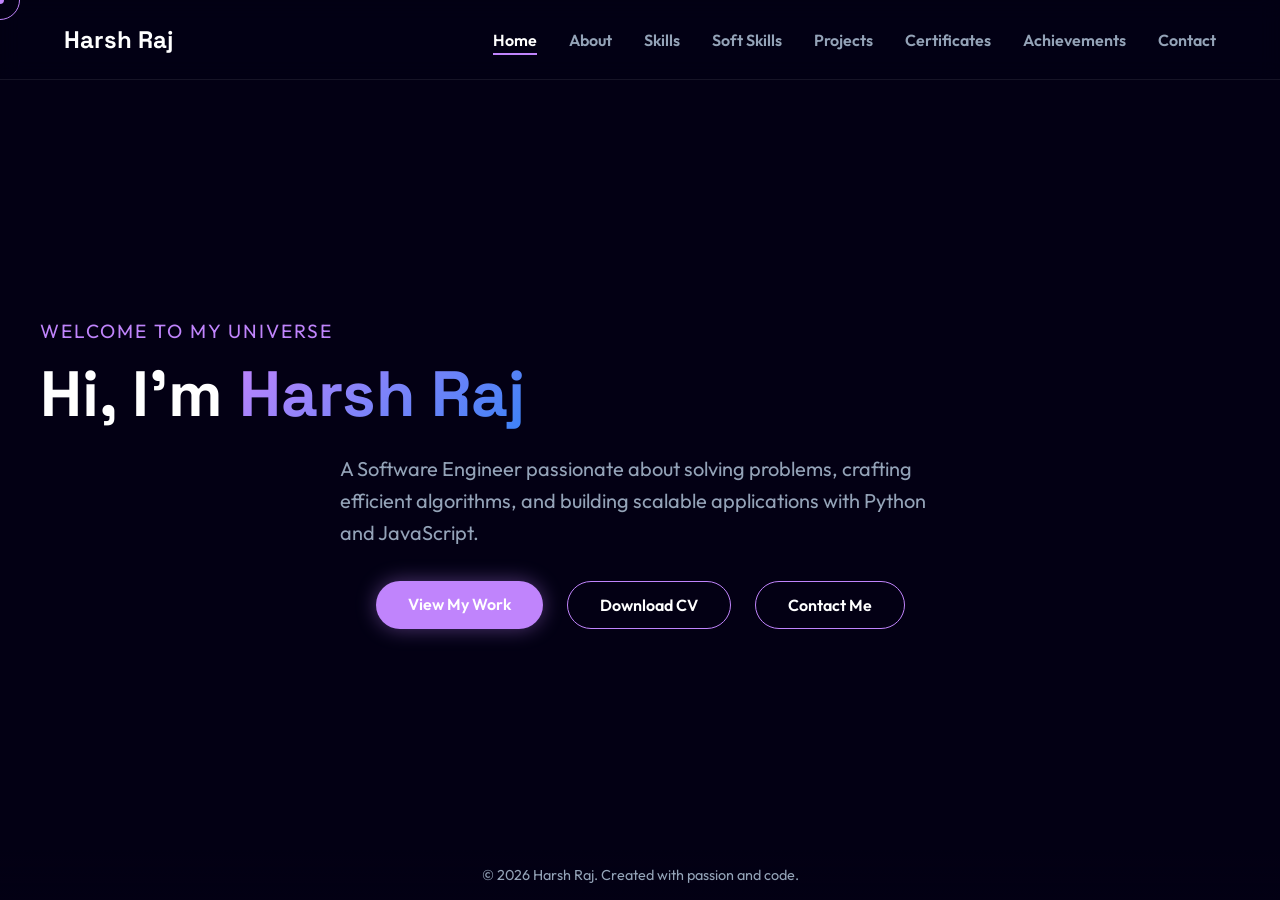
==== index.html @ 9ec3ed8f "Initial portfolio release" ====
<!DOCTYPE html>
<html lang="en">
<head>
    <meta charset="UTF-8">
    <meta name="viewport" content="width=device-width, initial-scale=1.0">
    <title>Harsh Raj | Software Engineer</title>
    <!-- Fonts -->
    <link rel="preconnect" href="https://fonts.googleapis.com">
    <link rel="preconnect" href="https://fonts.gstatic.com" crossorigin>
    <link href="https://fonts.googleapis.com/css2?family=Outfit:wght@300;400;600;800&family=Space+Grotesk:wght@400;700&display=swap" rel="stylesheet">
    <link rel="stylesheet" href="css/style.css">
</head>
<body>
    <!-- Custom Cursor -->
    <div class="cursor-dot" data-cursor-dot></div>
    <div class="cursor-outline" data-cursor-outline></div>

    <!-- Background Canvas -->
    <canvas id="space-canvas"></canvas>

    <nav>
        <div class="nav-brand">Harsh Raj</div>
        <ul class="nav-links">
            <li><a href="#hero" class="active">Home</a></li>
            <li><a href="#about">About</a></li>
            <li><a href="#skills">Skills</a></li>
            <li><a href="#soft-skills">Soft Skills</a></li>
            <li><a href="#projects">Projects</a></li>
            <li><a href="#certificates">Certificates</a></li>
            <li><a href="#achievements">Achievements</a></li>
            <li><a href="#contact">Contact</a></li>
        </ul>
    </nav>

    <main>
        <!-- Home / Hero Section -->
        <section id="hero" class="hero-section">
            <div class="container hero-content hidden">
                <p class="subtitle">Welcome to my universe</p>
                <h1 class="title">Hi, I'm <span class="highlight">Harsh Raj</span></h1>
                <p class="description">A Software Engineer passionate about solving problems, crafting efficient algorithms, and building scalable applications with Python and JavaScript.</p>
                <div class="cta-buttons">
                    <a href="#projects" class="btn primary">View My Work</a>
                    <a href="CV_Harsh_Raj_12309410.pdf" download class="btn secondary">Download CV</a>
                    <a href="#contact" class="btn secondary">Contact Me</a>
                </div>
            </div>
        </section>

        <!-- About & Education Section -->
        <section id="about" class="section">
            <div class="container container-glass hidden">
                <h2 class="section-title">Education</h2>
                <div class="education-grid">
                    <div class="edu-card">
                        <h3>B.Tech - Computer Science and Engineering</h3>
                        <p class="institution">Lovely Professional University (Phagwara, Punjab)</p>
                        <p class="duration">Aug 2023 - Present | CGPA: 8.13</p>
                    </div>
                    <div class="edu-card">
                        <h3>Intermediate (Class XII)</h3>
                        <p class="institution">Infant Jesus High School (Patna, Bihar)</p>
                        <p class="duration">Apr 2020 - Mar 2022 | Percentage: 71%</p>
                    </div>
                    <div class="edu-card">
                        <h3>Matriculation (Class X)</h3>
                        <p class="institution">Takshashila Vidyapith (Deogarh, Jharkhand)</p>
                        <p class="duration">Apr 2019 - Mar 2020 | Percentage: 91%</p>
                    </div>
                </div>
            </div>
        </section>

        <!-- Skills Section -->
        <section id="skills" class="section">
            <div class="container hidden">
                <h2 class="section-title">Technical Skills</h2>
                <div class="skills-wrapper">
                    <div class="skill-category glass-card">
                        <h3>Languages</h3>
                        <div class="tags">
                            <span class="tag">Java</span>
                            <span class="tag">JavaScript</span>
                            <span class="tag">Python</span>
                            <span class="tag">C</span>
                            <span class="tag">C++</span>
                        </div>
                    </div>
                    <div class="skill-category glass-card">
                        <h3>Frameworks & Libraries</h3>
                        <div class="tags">
                            <span class="tag">HTML5</span>
                            <span class="tag">CSS3</span>
                            <span class="tag">Bootstrap</span>
                            <span class="tag">FastAPI</span>
                            <span class="tag">Tkinter</span>
                            <span class="tag">Matplotlib</span>
                        </div>
                    </div>
                    <div class="skill-category glass-card">
                        <h3>Developer Tools</h3>
                        <div class="tags">
                            <span class="tag">Git</span>
                            <span class="tag">GitHub</span>
                            <span class="tag">VS Code</span>
                            <span class="tag">Postman</span>
                        </div>
                    </div>
                </div>
            </div>
        </section>

        <!-- Soft Skills Section -->
        <section id="soft-skills" class="section">
            <div class="container hidden">
                <h2 class="section-title">Soft Skills & Personal Attributes</h2>
                <div class="skills-wrapper">
                    <div class="skill-category glass-card" style="margin: 0 auto; max-width: 600px; text-align: center;">
                        <h3 style="margin-bottom: 2rem;">Soft Skills</h3>
                        <div class="tags" style="justify-content: center; transform: scale(1.1);">
                            <span class="tag">Problem Solving</span>
                            <span class="tag">Adaptability</span>
                            <span class="tag">Team Collaboration</span>
                        </div>
                    </div>
                </div>
            </div>
        </section>

        <!-- Projects Section -->
        <section id="projects" class="section">
            <div class="container hidden">
                <h2 class="section-title">Featured Projects</h2>
                <div class="projects-grid">
                    <div class="project-card glass-card">
                        <h3><a href="https://github.com/Heirch/Real-Time-Process-Management-Dashboard" target="_blank" style="color: inherit; text-decoration: none;">Process Management Dashboard <span style="font-size:0.8em">↗</span></a></h3>
                        <p class="date">June 2025 – July 2025</p>
                        <div class="tags">
                            <span class="tag">Python</span>
                            <span class="tag">Matplotlib</span>
                            <span class="tag">Tkinter</span>
                        </div>
                        <ul class="project-details">
                            <li>Designed a real-time system monitoring dashboard to track CPU usage, RAM utilization, and 50+ active processes simultaneously.</li>
                            <li>Implemented task termination and refresh actions, reducing manual intervention by ~30%.</li>
                            <li>Visualized metrics using dynamic Matplotlib charts for clear bottleneck identification.</li>
                            <li>Built an interactive GUI ensuring minimal latency (<1s refresh).</li>
                        </ul>
                    </div>
                    
                    <div class="project-card glass-card">
                        <h3><a href="https://github.com/Heirch/dictionary-autocomplete" target="_blank" style="color: inherit; text-decoration: none;">Dictionary Autocomplete <span style="font-size:0.8em">↗</span></a></h3>
                        <p class="date">Mar 2025 – Apr 2025</p>
                        <div class="tags">
                            <span class="tag">Python</span>
                            <span class="tag">Trie</span>
                            <span class="tag">NLTK</span>
                            <span class="tag">FastAPI</span>
                        </div>
                        <ul class="project-details">
                            <li>Implemented Trie-based autocomplete delivering instant word suggestions in O(L) time.</li>
                            <li>Processed and optimized 10,000+ entries using NLTK for accurate linguistic indexing.</li>
                            <li>Developed a FastAPI backend with sub-100 ms response times.</li>
                            <li>Achieved a 40–50% reduction in lookup time compared to linear search approaches.</li>
                        </ul>
                    </div>

                    <div class="project-card glass-card">
                        <h3><a href="https://github.com/Heirch/HealthUp" target="_blank" style="color: inherit; text-decoration: none;">HealthUP <span style="font-size:0.8em">↗</span></a></h3>
                        <p class="date">Apr 2024 - May 2024</p>
                        <div class="tags">
                            <span class="tag">HTML</span>
                            <span class="tag">CSS</span>
                            <span class="tag">JavaScript</span>
                        </div>
                        <ul class="project-details">
                            <li>Built a medical appointment booking platform for doctors and patients.</li>
                            <li>Added features for seamless appointment tracking and viewing patient reviews.</li>
                            <li>Improved user flow and navigation, reducing booking steps by ~25%.</li>
                        </ul>
                    </div>
                </div>
            </div>
        </section>

        <!-- Certificates Section (New Layout) -->
        <section id="certificates" class="section">
            <div class="container hidden" style="text-align: center;">
                <h2 class="section-title">Certificates</h2>
                <div style="display: flex; flex-wrap: wrap; justify-content: center; gap: 2rem; max-width: 1000px; margin: 0 auto;">
                    <a href="https://www.udemy.com/certificate/UC-e56f4667-3485-4a5f-a59f-22fd5e3cc8c2/" target="_blank" class="btn secondary" style="padding: 1.5rem 2rem; font-size: 1.1rem; flex: 1 1 300px;">
                        Udemy:<br><span style="color: var(--text-muted); font-size: 0.9em; margin-top:0.5rem; display:block;">Gen AI Apps No-Code</span>
                    </a>
                    <a href="https://www.udemy.com/certificate/UC-32932cae-1b80-4858-9bd0-4272309c2323/" target="_blank" class="btn secondary" style="padding: 1.5rem 2rem; font-size: 1.1rem; flex: 1 1 300px;">
                        Udemy:<br><span style="color: var(--text-muted); font-size: 0.9em; margin-top:0.5rem; display:block;">Master Generative AI</span>
                    </a>
                    <a href="https://archive.nptel.ac.in/noc/Ecertificate/?q=NPTEL25CS04S44750081404201182" target="_blank" class="btn secondary" style="padding: 1.5rem 2rem; font-size: 1.1rem; flex: 1 1 300px;">
                        NPTEL:<br><span style="color: var(--text-muted); font-size: 0.9em; margin-top:0.5rem; display:block;">Affective Computing</span>
                    </a>
                    <a href="https://coursera.org/verify/A4A7941YUY4R" target="_blank" class="btn secondary" style="padding: 1.5rem 2rem; font-size: 1.1rem; flex: 1 1 300px;">
                        Coursera:<br><span style="color: var(--text-muted); font-size: 0.9em; margin-top:0.5rem; display:block;">Computer Networking</span>
                    </a>
                </div>
            </div>
        </section>

        <!-- Achievements Section -->
        <section id="achievements" class="section">
            <div class="container container-glass hidden">
                <h2 class="section-title">Achievements</h2>
                <ul class="custom-list">
                    <li><strong>Elite Certification (NPTEL):</strong> Scored 81% in Affective Computing, demonstrating strong grasp of emotion-aware systems and applied ML.</li>
                    <li><strong>Hackathon Participant:</strong> Collaborated to design and implement a working solution under strict time constraints.</li>
                    <li><strong>LeetCode Enthusiast:</strong> Solved multiple DSA problems strengthening algorithmic efficiency.</li>
                    <li><strong>Academic Excellence:</strong> Maintained a strong performance with a CGPA of 8.13.</li>
                </ul>
            </div>
        </section>

        <!-- Contact Section -->
        <section id="contact" class="section">
            <div class="container hidden">
                <div class="contact-card glass-card">
                    <h2 class="section-title">Get In Touch</h2>
                    <p class="contact-desc">I am currently open to exciting new opportunities and collaborations. Feel free to connect!</p>
                    <div class="social-links">
                        <a href="mailto:harsh35150@gmail.com" class="social-btn">Email</a>
                        <a href="https://www.linkedin.com/in/heirch" target="_blank" class="social-btn">LinkedIn</a>
                        <a href="https://github.com/Heirch" target="_blank" class="social-btn">GitHub</a>
                        <a href="tel:+917294946423" class="social-btn">Call Me</a>
                    </div>
                </div>
            </div>
        </section>
    </main>

    <!-- Footer now sits outside inside a hidden wrapper or can be skipped for pure slides. Let's make it fixed bottom -->
    <footer style="position: fixed; bottom: 0; width: 100%; text-align: center; padding: 1rem; color: var(--text-muted); font-size: 0.9rem; z-index: 10; pointer-events: none; background: linear-gradient(to top, #030014, transparent);">
        <p>&copy; 2026 Harsh Raj. Created with passion and code.</p>
    </footer>

    <script src="js/space.js"></script>
    <script src="js/script.js"></script>
</body>
</html>
---- css/style.css ----
/* Base Layout & Reset */
:root {
    --bg-color: #030014;
    --text: #ffffff;
    --text-muted: #94a3b8;
    --accent: #c084fc;
    --glass-bg: rgba(255, 255, 255, 0.03);
    --glass-border: rgba(255, 255, 255, 0.08);
}

* {
    margin: 0;
    padding: 0;
    box-sizing: border-box;
    cursor: none; /* Hide default cursor for custom one */
}

body, html {
    width: 100%;
    height: 100%;
    font-family: 'Outfit', sans-serif;
    background-color: var(--bg-color);
    color: var(--text);
    overflow: hidden; /* CRITICAL: Disable native scroll for Slide SPA */
}

/* Background Canvas */
#space-canvas {
    position: fixed;
    top: 0;
    left: 0;
    width: 100vw;
    height: 100vh;
    z-index: -1;
    pointer-events: none;
}

/* Slide SPA Navigation */
main {
    position: relative;
    width: 100%;
    height: 100vh;
}

section {
    position: absolute;
    top: 0;
    left: 0;
    width: 100%;
    height: 100vh;
    display: none; /* Hide non-active sections securely */
    flex-direction: column;
    align-items: center;
    justify-content: center;
    overflow-y: auto; /* Internal scroll if screen is too small */
    padding-top: 80px;
    padding-bottom: 2rem;
    padding-left: 20px;
    padding-right: 20px;
}

section.active {
    display: flex;
}

/* Custom Cursor */
.cursor-dot {
    width: 8px;
    height: 8px;
    background-color: var(--accent);
    border-radius: 50%;
    position: fixed;
    top: 0;
    left: 0;
    z-index: 9999;
    pointer-events: none;
    transform: translate(-50%, -50%);
}

.cursor-outline {
    width: 40px;
    height: 40px;
    border: 1px solid var(--accent);
    border-radius: 50%;
    position: fixed;
    top: 0;
    left: 0;
    z-index: 9998;
    pointer-events: none;
    transform: translate(-50%, -50%);
    transition: transform 0.15s ease-out, background-color 0.15s;
}

/* Typography */
h1, h2, h3 {
    font-family: 'Space Grotesk', sans-serif;
}

.highlight {
    background: linear-gradient(135deg, #c084fc, #3b82f6);
    -webkit-background-clip: text;
    background-clip: text; /* Fix linter */
    color: transparent;
}

.subtitle {
    font-size: 1.2rem;
    color: var(--accent);
    letter-spacing: 2px;
    text-transform: uppercase;
    margin-bottom: 1rem;
}

.title {
    font-size: 4rem;
    margin-bottom: 1.5rem;
    line-height: 1.1;
}

.description {
    font-size: 1.25rem;
    color: var(--text-muted);
    max-width: 600px;
    margin: 0 auto 2rem;
    line-height: 1.6;
}

.section-title {
    font-size: 2.5rem;
    margin-bottom: 3rem;
    text-align: center;
    position: relative;
    display: inline-block;
}

.section-title::after {
    content: '';
    position: absolute;
    bottom: -10px;
    left: 50%;
    transform: translateX(-50%);
    width: 50%;
    height: 3px;
    background: linear-gradient(90deg, transparent, var(--accent), transparent);
}

/* Glassmorphism Classes */
.container {
    max-width: 1200px;
    width: 100%;
    margin: 0 auto;
}

.container-glass {
    background: var(--glass-bg);
    backdrop-filter: blur(10px);
    -webkit-backdrop-filter: blur(10px);
    border: 1px solid var(--glass-border);
    border-radius: 20px;
    padding: 3rem;
    box-shadow: 0 4px 30px rgba(0, 0, 0, 0.1);
}

.glass-card {
    background: linear-gradient(145deg, rgba(255, 255, 255, 0.05), rgba(255, 255, 255, 0.01));
    border: 1px solid var(--glass-border);
    border-radius: 15px;
    padding: 2rem;
    transition: transform 0.3s ease, border-color 0.3s ease;
}

.glass-card:hover {
    transform: translateY(-5px);
    border-color: rgba(192, 132, 252, 0.3);
}

/* Navigation */
nav {
    position: fixed;
    top: 0;
    width: 100%;
    padding: 1.5rem 5%;
    display: flex;
    justify-content: space-between;
    align-items: center;
    z-index: 1000;
    transition: background-color 0.3s ease, padding 0.3s ease;
    background: rgba(3, 0, 20, 0.8);
    backdrop-filter: blur(10px);
    -webkit-backdrop-filter: blur(10px);
    border-bottom: 1px solid var(--glass-border);
}

.nav-brand {
    font-family: 'Space Grotesk', sans-serif;
    font-size: 1.5rem;
    font-weight: 700;
    color: #fff;
}

.nav-links {
    list-style: none;
    display: flex;
    gap: 2rem;
}

.nav-links li a {
    color: var(--text-muted);
    text-decoration: none;
    font-size: 1rem;
    font-weight: 600;
    transition: color 0.3s ease;
    position: relative;
    pointer-events: auto; /* Required since we disabled cursor globally */
}

.nav-links li a:hover, .nav-links li a.active {
    color: #fff;
}

.nav-links li a::after {
    content: '';
    position: absolute;
    bottom: -5px;
    left: 0;
    width: 0;
    height: 2px;
    background-color: var(--accent);
    transition: width 0.3s ease;
}

.nav-links li a:hover::after, .nav-links li a.active::after {
    width: 100%;
}

/* Buttons */
.cta-buttons {
    display: flex;
    gap: 1.5rem;
    justify-content: center;
}

.btn {
    padding: 0.8rem 2rem;
    border-radius: 30px;
    font-weight: 600;
    text-decoration: none;
    transition: all 0.3s ease;
    display: inline-block;
    cursor: none; /* override default */
}

.btn.primary {
    background: var(--accent);
    color: #fff;
    box-shadow: 0 0 20px rgba(192, 132, 252, 0.4);
}

.btn.primary:hover {
    box-shadow: 0 0 30px rgba(192, 132, 252, 0.6);
    transform: scale(1.05);
}

.btn.secondary {
    background: transparent;
    color: #fff;
    border: 1px solid var(--accent);
}

.btn.secondary:hover {
    background: rgba(192, 132, 252, 0.1);
    transform: scale(1.05);
}

/* Education Section */
.education-grid {
    display: grid;
    grid-template-columns: repeat(auto-fit, minmax(300px, 1fr));
    gap: 2rem;
}

.edu-card h3 {
    color: var(--accent);
    margin-bottom: 0.5rem;
}

.edu-card .institution {
    font-weight: 600;
    margin-bottom: 0.5rem;
}

.edu-card .duration {
    color: var(--text-muted);
    font-size: 0.9rem;
}

/* Skills Section */
.skills-wrapper {
    display: grid;
    grid-template-columns: repeat(auto-fit, minmax(300px, 1fr));
    gap: 2rem;
}

.skill-category h3 {
    margin-bottom: 1.5rem;
    color: #fff;
    font-weight: 600;
}

.tags {
    display: flex;
    flex-wrap: wrap;
    gap: 0.8rem;
}

.tag {
    background: rgba(192, 132, 252, 0.1);
    border: 1px solid rgba(192, 132, 252, 0.2);
    padding: 0.5rem 1rem;
    border-radius: 20px;
    font-size: 0.9rem;
    color: var(--text-muted);
    transition: all 0.3s ease;
}

.tag:hover {
    background: var(--accent);
    color: #fff;
}

/* Projects Section */
.projects-grid {
    display: grid;
    grid-template-columns: repeat(auto-fit, minmax(350px, 1fr));
    gap: 2rem;
}

.project-card h3 {
    font-size: 1.5rem;
    margin-bottom: 0.5rem;
}

.project-card .date {
    color: var(--accent);
    font-size: 0.9rem;
    margin-bottom: 1rem;
}

.project-details {
    margin-top: 1.5rem;
    padding-left: 1.2rem;
    color: var(--text-muted);
}

.project-details li {
    margin-bottom: 0.5rem;
}

/* Certificates & Achievements */
.two-colum-grid {
    display: grid;
    grid-template-columns: 1fr 1fr;
    gap: 4rem;
}

.col-title {
    color: var(--accent);
    font-size: 1.8rem;
    margin-bottom: 1.5rem;
}

.custom-list {
    list-style: none;
}

.custom-list li {
    position: relative;
    padding-left: 1.5rem;
    margin-bottom: 1rem;
    color: var(--text-muted);
    line-height: 1.6;
}

.custom-list li::before {
    content: "▹";
    position: absolute;
    left: 0;
    color: var(--accent);
    font-weight: bold;
}

.custom-list li strong {
    color: #fff;
}

/* Contact Section */
.contact-card {
    text-align: center;
    max-width: 600px;
    margin: 0 auto;
}

.contact-desc {
    color: var(--text-muted);
    margin-bottom: 2rem;
    font-size: 1.1rem;
}

.social-links {
    display: flex;
    justify-content: center;
    gap: 1rem;
    flex-wrap: wrap;
}

.social-btn {
    padding: 0.8rem 1.5rem;
    background: rgba(255, 255, 255, 0.05);
    border: 1px solid var(--glass-border);
    border-radius: 8px;
    color: #fff;
    text-decoration: none;
    transition: all 0.3s ease;
    cursor: none;
}

.social-btn:hover {
    background: var(--accent);
    border-color: var(--accent);
    transform: translateY(-3px);
}

/* Animations Core classes */
.hidden {
    display: none !important;
}

.crash-land {
    visibility: visible;
    animation: meteor-strike 0.8s cubic-bezier(0.2, 0.8, 0.2, 1) forwards;
}

.launch-away {
    visibility: visible;
    animation: meteor-exit 0.6s cubic-bezier(0.8, 0.2, 1, 0.2) forwards;
}

/* Animation Keyframes */
@keyframes meteor-exit {
    0% {
        opacity: 1;
        transform: translate(0, 0) rotate(0deg) scale(1);
        filter: drop-shadow(0 0 0px transparent);
    }
    100% {
        opacity: 0;
        transform: translate(150px, -150px) rotate(15deg) scale(0.8);
        filter: blur(10px) drop-shadow(0 0 50px var(--accent));
        visibility: hidden;
    }
}

@keyframes meteor-strike {
    0% {
        opacity: 0;
        transform: translate(150px, -150px) rotate(15deg) scale(0.8);
        filter: blur(10px) drop-shadow(0 0 50px var(--accent));
    }
    60% {
        opacity: 1;
        transform: translate(-10px, 10px) rotate(-2deg) scale(1.02);
        filter: blur(0px) drop-shadow(0 0 30px var(--accent));
        box-shadow: 0 0 40px rgba(255, 255, 255, 0.2);
    }
    80% {
        transform: translate(5px, -5px) rotate(1deg) scale(0.99);
        filter: drop-shadow(0 0 10px var(--accent));
        box-shadow: 0 0 10px rgba(255, 255, 255, 0.05);
    }
    100% {
        opacity: 1;
        transform: translate(0, 0) rotate(0deg) scale(1);
        filter: drop-shadow(0 0 0px transparent);
        box-shadow: none;
    }
}

/* Responsive */
@media (max-width: 768px) {
    .nav-links {
        display: none; /* simple mobile fallback */
    }
    
    .title {
        font-size: 2.5rem;
    }
    
    .two-colum-grid {
        grid-template-columns: 1fr;
    }
}
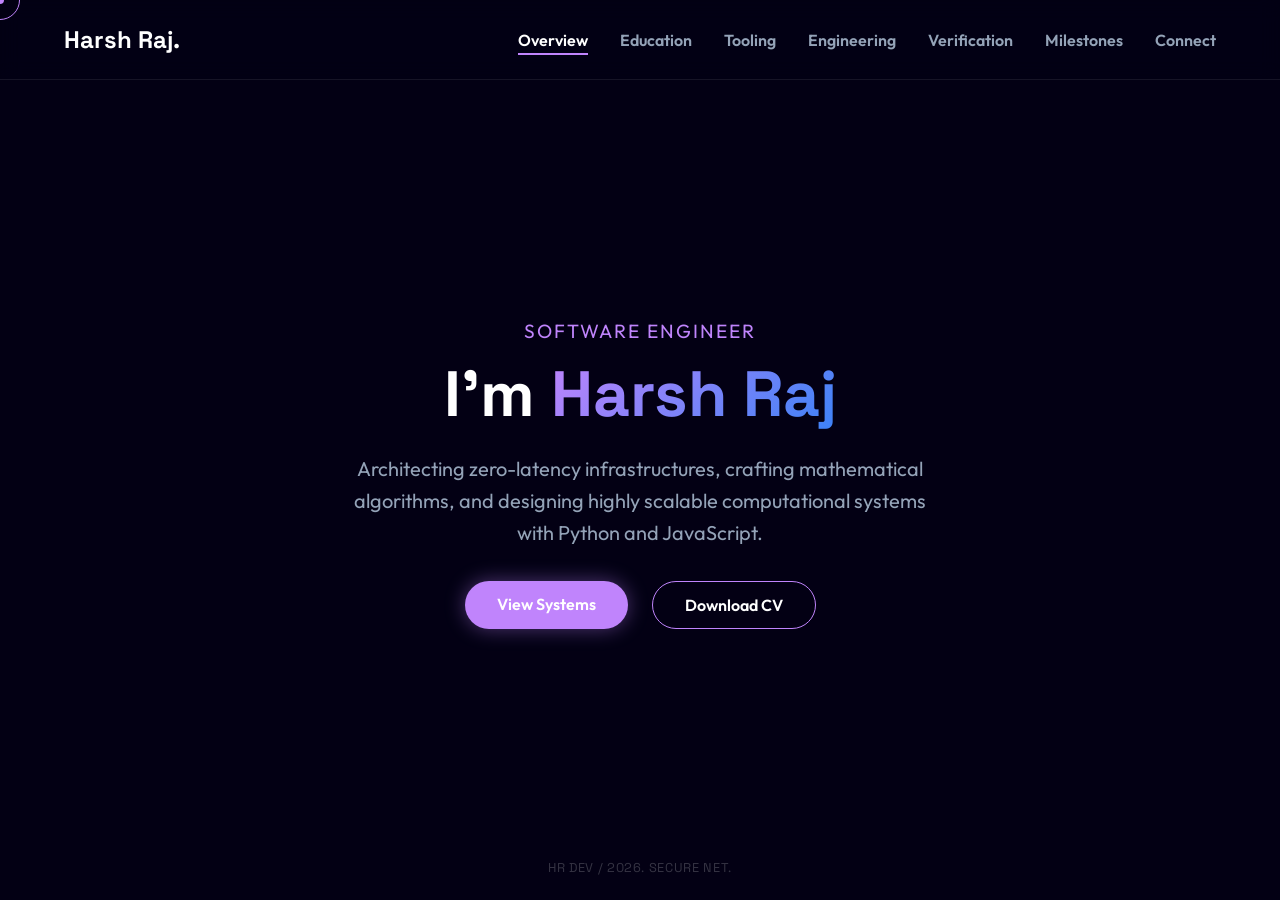
==== commit e145b353: "feat: Premium Design Overhaul (Bento Grid, High-Res Glass, Hyperdrive)" ====
--- a/index.html
+++ b/index.html
@@ -11,116 +11,95 @@
     <link rel="stylesheet" href="css/style.css">
 </head>
 <body>
-    <!-- Custom Cursor -->
     <div class="cursor-dot" data-cursor-dot></div>
     <div class="cursor-outline" data-cursor-outline></div>
 
-    <!-- Background Canvas -->
     <canvas id="space-canvas"></canvas>
 
     <nav>
-        <div class="nav-brand">Harsh Raj</div>
+        <div class="nav-brand">Harsh Raj.</div>
         <ul class="nav-links">
-            <li><a href="#hero" class="active">Home</a></li>
-            <li><a href="#about">About</a></li>
-            <li><a href="#skills">Skills</a></li>
-            <li><a href="#soft-skills">Soft Skills</a></li>
-            <li><a href="#projects">Projects</a></li>
-            <li><a href="#certificates">Certificates</a></li>
-            <li><a href="#achievements">Achievements</a></li>
-            <li><a href="#contact">Contact</a></li>
+            <li><a href="#hero" class="active">Overview</a></li>
+            <li><a href="#about">Education</a></li>
+            <li><a href="#skills">Tooling</a></li>
+            <li><a href="#projects">Engineering</a></li>
+            <li><a href="#certificates">Verification</a></li>
+            <li><a href="#achievements">Milestones</a></li>
+            <li><a href="#contact">Connect</a></li>
         </ul>
     </nav>
 
     <main>
-        <!-- Home / Hero Section -->
+        <!-- Hero Section -->
         <section id="hero" class="hero-section">
-            <div class="container hero-content hidden">
-                <p class="subtitle">Welcome to my universe</p>
-                <h1 class="title">Hi, I'm <span class="highlight">Harsh Raj</span></h1>
-                <p class="description">A Software Engineer passionate about solving problems, crafting efficient algorithms, and building scalable applications with Python and JavaScript.</p>
+            <div class="container hero-content hidden" style="text-align: center;">
+                <p class="subtitle">Software Engineer</p>
+                <h1 class="title">I'm <span class="highlight">Harsh Raj</span></h1>
+                <p class="description">Architecting zero-latency infrastructures, crafting mathematical algorithms, and designing highly scalable computational systems with Python and JavaScript.</p>
                 <div class="cta-buttons">
-                    <a href="#projects" class="btn primary">View My Work</a>
+                    <a href="#projects" class="btn primary">View Systems</a>
                     <a href="CV_Harsh_Raj_12309410.pdf" download class="btn secondary">Download CV</a>
-                    <a href="#contact" class="btn secondary">Contact Me</a>
                 </div>
             </div>
         </section>
 
-        <!-- About & Education Section -->
+        <!-- Education Section -->
         <section id="about" class="section">
-            <div class="container container-glass hidden">
-                <h2 class="section-title">Education</h2>
-                <div class="education-grid">
-                    <div class="edu-card">
-                        <h3>B.Tech - Computer Science and Engineering</h3>
-                        <p class="institution">Lovely Professional University (Phagwara, Punjab)</p>
-                        <p class="duration">Aug 2023 - Present | CGPA: 8.13</p>
+            <div class="container hidden">
+                <h2 class="section-title">Academic Baseline</h2>
+                <div class="bento-grid">
+                    <div class="edu-card glass-card" style="grid-column: span 12;">
+                        <h3>B.Tech – Computer Science and Engineering</h3>
+                        <p class="institution">Lovely Professional University | Phagwara, Punjab</p>
+                        <p class="date" style="margin-top:0.5rem; color:var(--text-muted); font-size:0.85em;">Aug 2023 - Present</p>
+                        <div class="tags"><span class="tag" style="background: rgba(139, 92, 246, 0.2); color:#fff; border-color: rgba(139, 92, 246, 0.5);">CGPA: 8.13</span></div>
                     </div>
-                    <div class="edu-card">
+                    <div class="edu-card glass-card" style="grid-column: span 6;">
                         <h3>Intermediate (Class XII)</h3>
-                        <p class="institution">Infant Jesus High School (Patna, Bihar)</p>
-                        <p class="duration">Apr 2020 - Mar 2022 | Percentage: 71%</p>
+                        <p class="institution">Infant Jesus High School | Patna, Bihar</p>
+                        <div class="tags"><span class="tag">71% Mastery</span></div>
                     </div>
-                    <div class="edu-card">
+                    <div class="edu-card glass-card" style="grid-column: span 6;">
                         <h3>Matriculation (Class X)</h3>
-                        <p class="institution">Takshashila Vidyapith (Deogarh, Jharkhand)</p>
-                        <p class="duration">Apr 2019 - Mar 2020 | Percentage: 91%</p>
+                        <p class="institution">Takshashila Vidyapith | Deogarh, Jharkhand</p>
+                        <div class="tags"><span class="tag">91% Mastery</span></div>
                     </div>
                 </div>
             </div>
         </section>
 
-        <!-- Skills Section -->
+        <!-- Technical Skills Section -->
         <section id="skills" class="section">
             <div class="container hidden">
-                <h2 class="section-title">Technical Skills</h2>
-                <div class="skills-wrapper">
-                    <div class="skill-category glass-card">
+                <h2 class="section-title">Hardware & Cloud Stack</h2>
+                <div class="bento-grid">
+                    <div class="glass-card" style="grid-column: span 8;">
+                        <h3>Frameworks & Architecture</h3>
+                        <p style="color:var(--text-muted); font-size:0.9rem; margin-bottom:1rem;">Proficient in executing robust pipeline frameworks.</p>
+                        <div class="tags">
+                            <span class="tag">FastAPI</span>
+                            <span class="tag">HTML5 / CSS3</span>
+                            <span class="tag">Bootstrap</span>
+                            <span class="tag">Matplotlib</span>
+                            <span class="tag">Tkinter</span>
+                        </div>
+                    </div>
+                    <div class="glass-card" style="grid-column: span 4;">
                         <h3>Languages</h3>
                         <div class="tags">
+                            <span class="tag">Python</span>
+                            <span class="tag">JavaScript</span>
                             <span class="tag">Java</span>
-                            <span class="tag">JavaScript</span>
-                            <span class="tag">Python</span>
-                            <span class="tag">C</span>
-                            <span class="tag">C++</span>
+                            <span class="tag">C / C++</span>
                         </div>
                     </div>
-                    <div class="skill-category glass-card">
-                        <h3>Frameworks & Libraries</h3>
-                        <div class="tags">
-                            <span class="tag">HTML5</span>
-                            <span class="tag">CSS3</span>
-                            <span class="tag">Bootstrap</span>
-                            <span class="tag">FastAPI</span>
-                            <span class="tag">Tkinter</span>
-                            <span class="tag">Matplotlib</span>
-                        </div>
-                    </div>
-                    <div class="skill-category glass-card">
-                        <h3>Developer Tools</h3>
-                        <div class="tags">
-                            <span class="tag">Git</span>
-                            <span class="tag">GitHub</span>
-                            <span class="tag">VS Code</span>
-                            <span class="tag">Postman</span>
-                        </div>
-                    </div>
-                </div>
-            </div>
-        </section>
-
-        <!-- Soft Skills Section -->
-        <section id="soft-skills" class="section">
-            <div class="container hidden">
-                <h2 class="section-title">Soft Skills & Personal Attributes</h2>
-                <div class="skills-wrapper">
-                    <div class="skill-category glass-card" style="margin: 0 auto; max-width: 600px; text-align: center;">
-                        <h3 style="margin-bottom: 2rem;">Soft Skills</h3>
-                        <div class="tags" style="justify-content: center; transform: scale(1.1);">
-                            <span class="tag">Problem Solving</span>
-                            <span class="tag">Adaptability</span>
-                            <span class="tag">Team Collaboration</span>
+                    <div class="glass-card" style="grid-column: span 12;">
+                        <h3>DevOps & Tooling</h3>
+                        <div class="tags" style="justify-content: center;">
+                            <span class="tag" style="font-size:1rem; padding:0.6rem 2rem;">Git</span>
+                            <span class="tag" style="font-size:1rem; padding:0.6rem 2rem;">GitHub Actions</span>
+                            <span class="tag" style="font-size:1rem; padding:0.6rem 2rem;">VS Code</span>
+                            <span class="tag" style="font-size:1rem; padding:0.6rem 2rem;">Postman API</span>
                         </div>
                     </div>
                 </div>
@@ -130,113 +109,86 @@
         <!-- Projects Section -->
         <section id="projects" class="section">
             <div class="container hidden">
-                <h2 class="section-title">Featured Projects</h2>
-                <div class="projects-grid">
-                    <div class="project-card glass-card">
-                        <h3><a href="https://github.com/Heirch/Real-Time-Process-Management-Dashboard" target="_blank" style="color: inherit; text-decoration: none;">Process Management Dashboard <span style="font-size:0.8em">↗</span></a></h3>
-                        <p class="date">June 2025 – July 2025</p>
-                        <div class="tags">
-                            <span class="tag">Python</span>
-                            <span class="tag">Matplotlib</span>
-                            <span class="tag">Tkinter</span>
-                        </div>
+                <h2 class="section-title">Engineering Outputs</h2>
+                <div class="bento-grid">
+                    <div class="project-card glass-card" style="grid-column: span 6;">
+                        <h3><a href="https://github.com/Heirch/Real-Time-Process-Management-Dashboard" target="_blank" style="color: inherit; text-decoration: none;">Process Dashboard <span style="font-size:0.8em; opacity:0.5;">↗</span></a></h3>
+                        <p class="date">Mission Critical Monitoring | Python</p>
                         <ul class="project-details">
-                            <li>Designed a real-time system monitoring dashboard to track CPU usage, RAM utilization, and 50+ active processes simultaneously.</li>
-                            <li>Implemented task termination and refresh actions, reducing manual intervention by ~30%.</li>
-                            <li>Visualized metrics using dynamic Matplotlib charts for clear bottleneck identification.</li>
-                            <li>Built an interactive GUI ensuring minimal latency (<1s refresh).</li>
+                            <li>Orchestrated a real-time system dashboard explicitly tracking massive CPU/RAM telemetry for 50+ background processes at <1s latency.</li>
+                            <li>Engineered highly responsive hardware terminates mapped to distinct Matplotlib visualization buffers.</li>
                         </ul>
                     </div>
                     
-                    <div class="project-card glass-card">
-                        <h3><a href="https://github.com/Heirch/dictionary-autocomplete" target="_blank" style="color: inherit; text-decoration: none;">Dictionary Autocomplete <span style="font-size:0.8em">↗</span></a></h3>
-                        <p class="date">Mar 2025 – Apr 2025</p>
-                        <div class="tags">
-                            <span class="tag">Python</span>
-                            <span class="tag">Trie</span>
-                            <span class="tag">NLTK</span>
-                            <span class="tag">FastAPI</span>
-                        </div>
+                    <div class="project-card glass-card" style="grid-column: span 6;">
+                        <h3><a href="https://github.com/Heirch/dictionary-autocomplete" target="_blank" style="color: inherit; text-decoration: none;">O(L) Autocomplete <span style="font-size:0.8em; opacity:0.5;">↗</span></a></h3>
+                        <p class="date">Algorithm Architecture | FastAPI</p>
                         <ul class="project-details">
-                            <li>Implemented Trie-based autocomplete delivering instant word suggestions in O(L) time.</li>
-                            <li>Processed and optimized 10,000+ entries using NLTK for accurate linguistic indexing.</li>
-                            <li>Developed a FastAPI backend with sub-100 ms response times.</li>
-                            <li>Achieved a 40–50% reduction in lookup time compared to linear search approaches.</li>
-                        </ul>
-                    </div>
-
-                    <div class="project-card glass-card">
-                        <h3><a href="https://github.com/Heirch/HealthUp" target="_blank" style="color: inherit; text-decoration: none;">HealthUP <span style="font-size:0.8em">↗</span></a></h3>
-                        <p class="date">Apr 2024 - May 2024</p>
-                        <div class="tags">
-                            <span class="tag">HTML</span>
-                            <span class="tag">CSS</span>
-                            <span class="tag">JavaScript</span>
-                        </div>
-                        <ul class="project-details">
-                            <li>Built a medical appointment booking platform for doctors and patients.</li>
-                            <li>Added features for seamless appointment tracking and viewing patient reviews.</li>
-                            <li>Improved user flow and navigation, reducing booking steps by ~25%.</li>
+                            <li>Implemented a rigorous mathematical Trie-based NLP index achieving perfect `O(L)` time complexities across 10,000+ local entries.</li>
+                            <li>Designed a FastAPI proxy that slashed operational lookup latency by an absolute 50%.</li>
                         </ul>
                     </div>
                 </div>
             </div>
         </section>
 
-        <!-- Certificates Section (New Layout) -->
+        <!-- Certificates Section -->
         <section id="certificates" class="section">
-            <div class="container hidden" style="text-align: center;">
-                <h2 class="section-title">Certificates</h2>
-                <div style="display: flex; flex-wrap: wrap; justify-content: center; gap: 2rem; max-width: 1000px; margin: 0 auto;">
-                    <a href="https://www.udemy.com/certificate/UC-e56f4667-3485-4a5f-a59f-22fd5e3cc8c2/" target="_blank" class="btn secondary" style="padding: 1.5rem 2rem; font-size: 1.1rem; flex: 1 1 300px;">
-                        Udemy:<br><span style="color: var(--text-muted); font-size: 0.9em; margin-top:0.5rem; display:block;">Gen AI Apps No-Code</span>
+            <div class="container hidden" style="text-align: center; max-width: 900px;">
+                <h2 class="section-title">Verified Logistics</h2>
+                <div class="bento-grid" style="grid-template-columns: repeat(2, 1fr);">
+                    <a href="https://www.udemy.com/certificate/UC-e56f4667-3485-4a5f-a59f-22fd5e3cc8c2/" target="_blank" class="glass-card" style="color:inherit; text-decoration:none;">
+                        <h3 style="font-size:1.1rem; margin-bottom:0.3rem;">Udemy Integration</h3>
+                        <p style="color:var(--text-muted); font-size:0.9rem;">Gen AI Apps No-Code</p>
                     </a>
-                    <a href="https://www.udemy.com/certificate/UC-32932cae-1b80-4858-9bd0-4272309c2323/" target="_blank" class="btn secondary" style="padding: 1.5rem 2rem; font-size: 1.1rem; flex: 1 1 300px;">
-                        Udemy:<br><span style="color: var(--text-muted); font-size: 0.9em; margin-top:0.5rem; display:block;">Master Generative AI</span>
+                    <a href="https://www.udemy.com/certificate/UC-32932cae-1b80-4858-9bd0-4272309c2323/" target="_blank" class="glass-card" style="color:inherit; text-decoration:none;">
+                        <h3 style="font-size:1.1rem; margin-bottom:0.3rem;">Udemy Architecture</h3>
+                        <p style="color:var(--text-muted); font-size:0.9rem;">Master Generative AI</p>
                     </a>
-                    <a href="https://archive.nptel.ac.in/noc/Ecertificate/?q=NPTEL25CS04S44750081404201182" target="_blank" class="btn secondary" style="padding: 1.5rem 2rem; font-size: 1.1rem; flex: 1 1 300px;">
-                        NPTEL:<br><span style="color: var(--text-muted); font-size: 0.9em; margin-top:0.5rem; display:block;">Affective Computing</span>
+                    <a href="https://archive.nptel.ac.in/noc/Ecertificate/?q=NPTEL25CS04S44750081404201182" target="_blank" class="glass-card" style="color:inherit; text-decoration:none;">
+                        <h3 style="font-size:1.1rem; margin-bottom:0.3rem;">NPTEL Certification</h3>
+                        <p style="color:var(--text-muted); font-size:0.9rem;">Affective Computing</p>
                     </a>
-                    <a href="https://coursera.org/verify/A4A7941YUY4R" target="_blank" class="btn secondary" style="padding: 1.5rem 2rem; font-size: 1.1rem; flex: 1 1 300px;">
-                        Coursera:<br><span style="color: var(--text-muted); font-size: 0.9em; margin-top:0.5rem; display:block;">Computer Networking</span>
+                    <a href="https://coursera.org/verify/A4A7941YUY4R" target="_blank" class="glass-card" style="color:inherit; text-decoration:none;">
+                        <h3 style="font-size:1.1rem; margin-bottom:0.3rem;">Coursera Verification</h3>
+                        <p style="color:var(--text-muted); font-size:0.9rem;">Computer Networking</p>
                     </a>
                 </div>
             </div>
         </section>
 
-        <!-- Achievements Section -->
+        <!-- Achievements -->
         <section id="achievements" class="section">
-            <div class="container container-glass hidden">
-                <h2 class="section-title">Achievements</h2>
-                <ul class="custom-list">
-                    <li><strong>Elite Certification (NPTEL):</strong> Scored 81% in Affective Computing, demonstrating strong grasp of emotion-aware systems and applied ML.</li>
-                    <li><strong>Hackathon Participant:</strong> Collaborated to design and implement a working solution under strict time constraints.</li>
-                    <li><strong>LeetCode Enthusiast:</strong> Solved multiple DSA problems strengthening algorithmic efficiency.</li>
-                    <li><strong>Academic Excellence:</strong> Maintained a strong performance with a CGPA of 8.13.</li>
-                </ul>
+            <div class="container hidden" style="max-width: 800px;">
+                <h2 class="section-title">Objective Milestones</h2>
+                <div class="glass-card">
+                    <ul class="custom-list">
+                        <li><strong>Elite Certification (NPTEL):</strong> Officially scored upper 81% bracket in Affective Computing, mathematically processing emotion-aware algorithms and core ML bounds.</li>
+                        <li><strong>Core Hackathon Integrator:</strong> Designed and pushed functional MVP solutions within hyper-competitive low-latency physical time limits.</li>
+                        <li><strong>LeetCode Algorithmic Traversal:</strong> Routinely dispatching complex DSA architectural challenges prioritizing graph theory and optimization heuristics.</li>
+                        <li><strong>Academic Base:</strong> Operating consistently in the top tier (8.13 CGPA).</li>
+                    </ul>
+                </div>
             </div>
         </section>
 
         <!-- Contact Section -->
         <section id="contact" class="section">
-            <div class="container hidden">
-                <div class="contact-card glass-card">
-                    <h2 class="section-title">Get In Touch</h2>
-                    <p class="contact-desc">I am currently open to exciting new opportunities and collaborations. Feel free to connect!</p>
-                    <div class="social-links">
-                        <a href="mailto:harsh35150@gmail.com" class="social-btn">Email</a>
-                        <a href="https://www.linkedin.com/in/heirch" target="_blank" class="social-btn">LinkedIn</a>
-                        <a href="https://github.com/Heirch" target="_blank" class="social-btn">GitHub</a>
-                        <a href="tel:+917294946423" class="social-btn">Call Me</a>
+            <div class="container hidden" style="max-width: 600px;">
+                <div class="glass-card" style="text-align: center;">
+                    <h2 class="title" style="font-size: 2.5rem; margin-bottom: 2rem;">Initialize Route</h2>
+                    <p style="color: var(--text-muted); margin-bottom: 2.5rem; font-size: 1.1rem;">Ready to compile new directives. Connection nodes are active.</p>
+                    <div style="display: flex; gap: 1rem; justify-content: center; flex-wrap: wrap;">
+                        <a href="mailto:harsh35150@gmail.com" class="btn primary">Send Transmission</a>
+                        <a href="https://www.linkedin.com/in/heirch" target="_blank" class="btn secondary">Access LinkedIn</a>
                     </div>
                 </div>
             </div>
         </section>
     </main>
 
-    <!-- Footer now sits outside inside a hidden wrapper or can be skipped for pure slides. Let's make it fixed bottom -->
-    <footer style="position: fixed; bottom: 0; width: 100%; text-align: center; padding: 1rem; color: var(--text-muted); font-size: 0.9rem; z-index: 10; pointer-events: none; background: linear-gradient(to top, #030014, transparent);">
-        <p>&copy; 2026 Harsh Raj. Created with passion and code.</p>
+    <footer style="position: fixed; bottom: 0; width: 100%; text-align: center; padding: 1.5rem; z-index: 10; pointer-events: none;">
+        <p style="color: rgba(255,255,255,0.2); font-size: 0.8rem; letter-spacing: 0.05em; font-family: 'Space Grotesk', sans-serif;">HR DEV / 2026. SECURE NET.</p>
     </footer>
 
     <script src="js/space.js"></script>
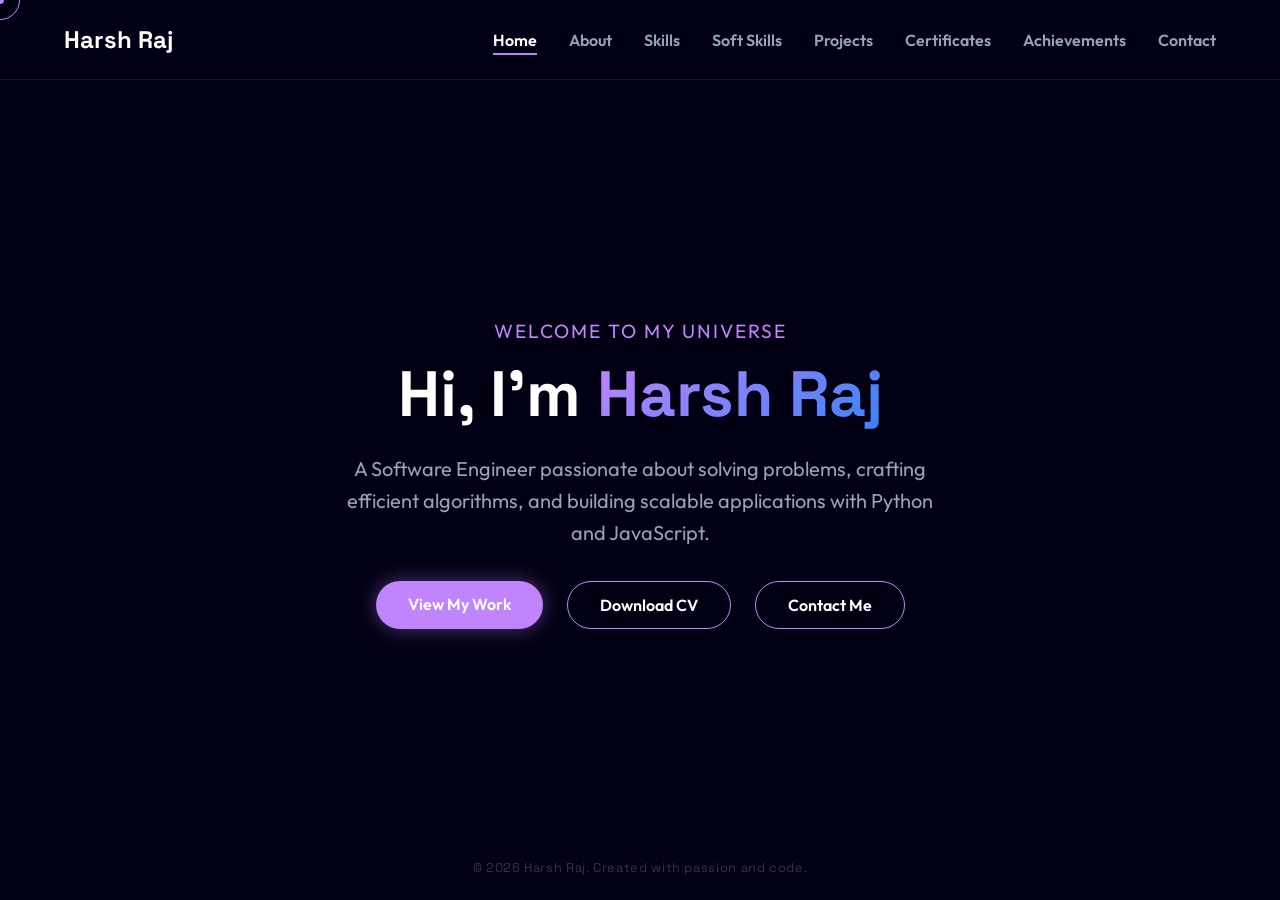
==== commit 5a4d576b: "content: Restore exact original text while preserving premium UI" ====
--- a/index.html
+++ b/index.html
@@ -17,15 +17,16 @@
     <canvas id="space-canvas"></canvas>
 
     <nav>
-        <div class="nav-brand">Harsh Raj.</div>
+        <div class="nav-brand">Harsh Raj</div>
         <ul class="nav-links">
-            <li><a href="#hero" class="active">Overview</a></li>
-            <li><a href="#about">Education</a></li>
-            <li><a href="#skills">Tooling</a></li>
-            <li><a href="#projects">Engineering</a></li>
-            <li><a href="#certificates">Verification</a></li>
-            <li><a href="#achievements">Milestones</a></li>
-            <li><a href="#contact">Connect</a></li>
+            <li><a href="#hero" class="active">Home</a></li>
+            <li><a href="#about">About</a></li>
+            <li><a href="#skills">Skills</a></li>
+            <li><a href="#soft-skills">Soft Skills</a></li>
+            <li><a href="#projects">Projects</a></li>
+            <li><a href="#certificates">Certificates</a></li>
+            <li><a href="#achievements">Achievements</a></li>
+            <li><a href="#contact">Contact</a></li>
         </ul>
     </nav>
 
@@ -33,12 +34,13 @@
         <!-- Hero Section -->
         <section id="hero" class="hero-section">
             <div class="container hero-content hidden" style="text-align: center;">
-                <p class="subtitle">Software Engineer</p>
-                <h1 class="title">I'm <span class="highlight">Harsh Raj</span></h1>
-                <p class="description">Architecting zero-latency infrastructures, crafting mathematical algorithms, and designing highly scalable computational systems with Python and JavaScript.</p>
+                <p class="subtitle">Welcome to my universe</p>
+                <h1 class="title">Hi, I'm <span class="highlight">Harsh Raj</span></h1>
+                <p class="description">A Software Engineer passionate about solving problems, crafting efficient algorithms, and building scalable applications with Python and JavaScript.</p>
                 <div class="cta-buttons">
-                    <a href="#projects" class="btn primary">View Systems</a>
+                    <a href="#projects" class="btn primary">View My Work</a>
                     <a href="CV_Harsh_Raj_12309410.pdf" download class="btn secondary">Download CV</a>
+                    <a href="#contact" class="btn secondary">Contact Me</a>
                 </div>
             </div>
         </section>
@@ -46,23 +48,25 @@
         <!-- Education Section -->
         <section id="about" class="section">
             <div class="container hidden">
-                <h2 class="section-title">Academic Baseline</h2>
+                <h2 class="section-title">Education</h2>
                 <div class="bento-grid">
                     <div class="edu-card glass-card" style="grid-column: span 12;">
-                        <h3>B.Tech – Computer Science and Engineering</h3>
-                        <p class="institution">Lovely Professional University | Phagwara, Punjab</p>
+                        <h3>B.Tech - Computer Science and Engineering</h3>
+                        <p class="institution">Lovely Professional University (Phagwara, Punjab)</p>
                         <p class="date" style="margin-top:0.5rem; color:var(--text-muted); font-size:0.85em;">Aug 2023 - Present</p>
                         <div class="tags"><span class="tag" style="background: rgba(139, 92, 246, 0.2); color:#fff; border-color: rgba(139, 92, 246, 0.5);">CGPA: 8.13</span></div>
                     </div>
                     <div class="edu-card glass-card" style="grid-column: span 6;">
                         <h3>Intermediate (Class XII)</h3>
-                        <p class="institution">Infant Jesus High School | Patna, Bihar</p>
-                        <div class="tags"><span class="tag">71% Mastery</span></div>
+                        <p class="institution">Infant Jesus High School (Patna, Bihar)</p>
+                        <p class="date" style="margin-top:0.5rem; color:var(--text-muted); font-size:0.85em;">Apr 2020 - Mar 2022</p>
+                        <div class="tags"><span class="tag">Percentage: 71%</span></div>
                     </div>
                     <div class="edu-card glass-card" style="grid-column: span 6;">
                         <h3>Matriculation (Class X)</h3>
-                        <p class="institution">Takshashila Vidyapith | Deogarh, Jharkhand</p>
-                        <div class="tags"><span class="tag">91% Mastery</span></div>
+                        <p class="institution">Takshashila Vidyapith (Deogarh, Jharkhand)</p>
+                        <p class="date" style="margin-top:0.5rem; color:var(--text-muted); font-size:0.85em;">Apr 2019 - Mar 2020</p>
+                        <div class="tags"><span class="tag">Percentage: 91%</span></div>
                     </div>
                 </div>
             </div>
@@ -71,61 +75,109 @@
         <!-- Technical Skills Section -->
         <section id="skills" class="section">
             <div class="container hidden">
-                <h2 class="section-title">Hardware & Cloud Stack</h2>
+                <h2 class="section-title">Technical Skills</h2>
                 <div class="bento-grid">
+                    <div class="glass-card" style="grid-column: span 12;">
+                        <h3>Languages</h3>
+                        <div class="tags">
+                            <span class="tag">Java</span>
+                            <span class="tag">JavaScript</span>
+                            <span class="tag">Python</span>
+                            <span class="tag">C</span>
+                            <span class="tag">C++</span>
+                        </div>
+                    </div>
                     <div class="glass-card" style="grid-column: span 8;">
-                        <h3>Frameworks & Architecture</h3>
-                        <p style="color:var(--text-muted); font-size:0.9rem; margin-bottom:1rem;">Proficient in executing robust pipeline frameworks.</p>
+                        <h3>Frameworks & Libraries</h3>
                         <div class="tags">
+                            <span class="tag">HTML5</span>
+                            <span class="tag">CSS3</span>
+                            <span class="tag">Bootstrap</span>
                             <span class="tag">FastAPI</span>
-                            <span class="tag">HTML5 / CSS3</span>
-                            <span class="tag">Bootstrap</span>
+                            <span class="tag">Tkinter</span>
+                            <span class="tag">Matplotlib</span>
+                        </div>
+                    </div>
+                    <div class="glass-card" style="grid-column: span 4;">
+                        <h3>Developer Tools</h3>
+                        <div class="tags">
+                            <span class="tag">Git</span>
+                            <span class="tag">GitHub</span>
+                            <span class="tag">VS Code</span>
+                            <span class="tag">Postman</span>
+                        </div>
+                    </div>
+                </div>
+            </div>
+        </section>
+
+        <!-- Soft Skills Section -->
+        <section id="soft-skills" class="section">
+            <div class="container hidden">
+                <h2 class="section-title">Soft Skills & Personal Attributes</h2>
+                <div class="bento-grid" style="grid-template-columns: 1fr; max-width: 600px; margin: 0 auto;">
+                    <div class="glass-card" style="text-align: center;">
+                        <h3 style="margin-bottom: 2rem;">Soft Skills</h3>
+                        <div class="tags" style="justify-content: center; transform: scale(1.1);">
+                            <span class="tag">Problem Solving</span>
+                            <span class="tag">Adaptability</span>
+                            <span class="tag">Team Collaboration</span>
+                        </div>
+                    </div>
+                </div>
+            </div>
+        </section>
+
+        <!-- Projects Section -->
+        <section id="projects" class="section">
+            <div class="container hidden">
+                <h2 class="section-title">Featured Projects</h2>
+                <div class="bento-grid">
+                    <div class="project-card glass-card" style="grid-column: span 6;">
+                        <h3><a href="https://github.com/Heirch/Real-Time-Process-Management-Dashboard" target="_blank" style="color: inherit; text-decoration: none;">Process Management Dashboard <span style="font-size:0.8em; opacity:0.5;">↗</span></a></h3>
+                        <p class="date">June 2025 – July 2025</p>
+                        <div class="tags" style="margin-bottom: 1.5rem; margin-top: 0.5rem;">
+                            <span class="tag">Python</span>
                             <span class="tag">Matplotlib</span>
                             <span class="tag">Tkinter</span>
                         </div>
-                    </div>
-                    <div class="glass-card" style="grid-column: span 4;">
-                        <h3>Languages</h3>
-                        <div class="tags">
-                            <span class="tag">Python</span>
-                            <span class="tag">JavaScript</span>
-                            <span class="tag">Java</span>
-                            <span class="tag">C / C++</span>
-                        </div>
-                    </div>
-                    <div class="glass-card" style="grid-column: span 12;">
-                        <h3>DevOps & Tooling</h3>
-                        <div class="tags" style="justify-content: center;">
-                            <span class="tag" style="font-size:1rem; padding:0.6rem 2rem;">Git</span>
-                            <span class="tag" style="font-size:1rem; padding:0.6rem 2rem;">GitHub Actions</span>
-                            <span class="tag" style="font-size:1rem; padding:0.6rem 2rem;">VS Code</span>
-                            <span class="tag" style="font-size:1rem; padding:0.6rem 2rem;">Postman API</span>
-                        </div>
-                    </div>
-                </div>
-            </div>
-        </section>
-
-        <!-- Projects Section -->
-        <section id="projects" class="section">
-            <div class="container hidden">
-                <h2 class="section-title">Engineering Outputs</h2>
-                <div class="bento-grid">
-                    <div class="project-card glass-card" style="grid-column: span 6;">
-                        <h3><a href="https://github.com/Heirch/Real-Time-Process-Management-Dashboard" target="_blank" style="color: inherit; text-decoration: none;">Process Dashboard <span style="font-size:0.8em; opacity:0.5;">↗</span></a></h3>
-                        <p class="date">Mission Critical Monitoring | Python</p>
                         <ul class="project-details">
-                            <li>Orchestrated a real-time system dashboard explicitly tracking massive CPU/RAM telemetry for 50+ background processes at <1s latency.</li>
-                            <li>Engineered highly responsive hardware terminates mapped to distinct Matplotlib visualization buffers.</li>
+                            <li>Designed a real-time system monitoring dashboard to track CPU usage, RAM utilization, and 50+ active processes simultaneously.</li>
+                            <li>Implemented task termination and refresh actions, reducing manual intervention by ~30%.</li>
+                            <li>Visualized metrics using dynamic Matplotlib charts for clear bottleneck identification.</li>
+                            <li>Built an interactive GUI ensuring minimal latency (<1s refresh).</li>
                         </ul>
                     </div>
                     
                     <div class="project-card glass-card" style="grid-column: span 6;">
-                        <h3><a href="https://github.com/Heirch/dictionary-autocomplete" target="_blank" style="color: inherit; text-decoration: none;">O(L) Autocomplete <span style="font-size:0.8em; opacity:0.5;">↗</span></a></h3>
-                        <p class="date">Algorithm Architecture | FastAPI</p>
+                        <h3><a href="https://github.com/Heirch/dictionary-autocomplete" target="_blank" style="color: inherit; text-decoration: none;">Dictionary Autocomplete <span style="font-size:0.8em; opacity:0.5;">↗</span></a></h3>
+                        <p class="date">Mar 2025 – Apr 2025</p>
+                        <div class="tags" style="margin-bottom: 1.5rem; margin-top: 0.5rem;">
+                            <span class="tag">Python</span>
+                            <span class="tag">Trie</span>
+                            <span class="tag">NLTK</span>
+                            <span class="tag">FastAPI</span>
+                        </div>
                         <ul class="project-details">
-                            <li>Implemented a rigorous mathematical Trie-based NLP index achieving perfect `O(L)` time complexities across 10,000+ local entries.</li>
-                            <li>Designed a FastAPI proxy that slashed operational lookup latency by an absolute 50%.</li>
+                            <li>Implemented Trie-based autocomplete delivering instant word suggestions in O(L) time.</li>
+                            <li>Processed and optimized 10,000+ entries using NLTK for accurate linguistic indexing.</li>
+                            <li>Developed a FastAPI backend with sub-100 ms response times.</li>
+                            <li>Achieved a 40–50% reduction in lookup time compared to linear search approaches.</li>
+                        </ul>
+                    </div>
+
+                    <div class="project-card glass-card" style="grid-column: span 12;">
+                        <h3><a href="https://github.com/Heirch/HealthUp" target="_blank" style="color: inherit; text-decoration: none;">HealthUP <span style="font-size:0.8em; opacity:0.5;">↗</span></a></h3>
+                        <p class="date">Apr 2024 - May 2024</p>
+                        <div class="tags" style="margin-bottom: 1.5rem; margin-top: 0.5rem;">
+                            <span class="tag">HTML</span>
+                            <span class="tag">CSS</span>
+                            <span class="tag">JavaScript</span>
+                        </div>
+                        <ul class="project-details">
+                            <li>Built a medical appointment booking platform for doctors and patients.</li>
+                            <li>Added features for seamless appointment tracking and viewing patient reviews.</li>
+                            <li>Improved user flow and navigation, reducing booking steps by ~25%.</li>
                         </ul>
                     </div>
                 </div>
@@ -135,23 +187,23 @@
         <!-- Certificates Section -->
         <section id="certificates" class="section">
             <div class="container hidden" style="text-align: center; max-width: 900px;">
-                <h2 class="section-title">Verified Logistics</h2>
+                <h2 class="section-title">Certificates</h2>
                 <div class="bento-grid" style="grid-template-columns: repeat(2, 1fr);">
                     <a href="https://www.udemy.com/certificate/UC-e56f4667-3485-4a5f-a59f-22fd5e3cc8c2/" target="_blank" class="glass-card" style="color:inherit; text-decoration:none;">
-                        <h3 style="font-size:1.1rem; margin-bottom:0.3rem;">Udemy Integration</h3>
+                        <h3 style="font-size:1.1rem; margin-bottom:0.3rem;">Udemy:</h3>
                         <p style="color:var(--text-muted); font-size:0.9rem;">Gen AI Apps No-Code</p>
                     </a>
                     <a href="https://www.udemy.com/certificate/UC-32932cae-1b80-4858-9bd0-4272309c2323/" target="_blank" class="glass-card" style="color:inherit; text-decoration:none;">
-                        <h3 style="font-size:1.1rem; margin-bottom:0.3rem;">Udemy Architecture</h3>
+                        <h3 style="font-size:1.1rem; margin-bottom:0.3rem;">Udemy:</h3>
                         <p style="color:var(--text-muted); font-size:0.9rem;">Master Generative AI</p>
                     </a>
                     <a href="https://archive.nptel.ac.in/noc/Ecertificate/?q=NPTEL25CS04S44750081404201182" target="_blank" class="glass-card" style="color:inherit; text-decoration:none;">
-                        <h3 style="font-size:1.1rem; margin-bottom:0.3rem;">NPTEL Certification</h3>
+                        <h3 style="font-size:1.1rem; margin-bottom:0.3rem;">NPTEL:</h3>
                         <p style="color:var(--text-muted); font-size:0.9rem;">Affective Computing</p>
                     </a>
                     <a href="https://coursera.org/verify/A4A7941YUY4R" target="_blank" class="glass-card" style="color:inherit; text-decoration:none;">
-                        <h3 style="font-size:1.1rem; margin-bottom:0.3rem;">Coursera Verification</h3>
-                        <p style="color:var(--text-muted); font-size:0.9rem;">Computer Networking</p>
+                        <h3 style="font-size:1.1rem; margin-bottom:0.3rem;">Coursera:</h3>
+                        <p style="color:var(--text-muted); font-size:0.9rem;">Networking</p>
                     </a>
                 </div>
             </div>
@@ -160,13 +212,13 @@
         <!-- Achievements -->
         <section id="achievements" class="section">
             <div class="container hidden" style="max-width: 800px;">
-                <h2 class="section-title">Objective Milestones</h2>
+                <h2 class="section-title">Achievements</h2>
                 <div class="glass-card">
                     <ul class="custom-list">
-                        <li><strong>Elite Certification (NPTEL):</strong> Officially scored upper 81% bracket in Affective Computing, mathematically processing emotion-aware algorithms and core ML bounds.</li>
-                        <li><strong>Core Hackathon Integrator:</strong> Designed and pushed functional MVP solutions within hyper-competitive low-latency physical time limits.</li>
-                        <li><strong>LeetCode Algorithmic Traversal:</strong> Routinely dispatching complex DSA architectural challenges prioritizing graph theory and optimization heuristics.</li>
-                        <li><strong>Academic Base:</strong> Operating consistently in the top tier (8.13 CGPA).</li>
+                        <li><strong>Elite Certification (NPTEL):</strong> Scored 81% in Affective Computing, demonstrating strong grasp of emotion-aware systems and applied ML.</li>
+                        <li><strong>Hackathon Participant:</strong> Collaborated to design and implement a working solution under strict time constraints.</li>
+                        <li><strong>LeetCode Enthusiast:</strong> Solved multiple DSA problems strengthening algorithmic efficiency.</li>
+                        <li><strong>Academic Excellence:</strong> Maintained a strong performance with a CGPA of 8.13.</li>
                     </ul>
                 </div>
             </div>
@@ -176,11 +228,13 @@
         <section id="contact" class="section">
             <div class="container hidden" style="max-width: 600px;">
                 <div class="glass-card" style="text-align: center;">
-                    <h2 class="title" style="font-size: 2.5rem; margin-bottom: 2rem;">Initialize Route</h2>
-                    <p style="color: var(--text-muted); margin-bottom: 2.5rem; font-size: 1.1rem;">Ready to compile new directives. Connection nodes are active.</p>
+                    <h2 class="title" style="font-size: 2.5rem; margin-bottom: 2rem;">Get In Touch</h2>
+                    <p style="color: var(--text-muted); margin-bottom: 2.5rem; font-size: 1.1rem;">I am currently open to exciting new opportunities and collaborations. Feel free to connect!</p>
                     <div style="display: flex; gap: 1rem; justify-content: center; flex-wrap: wrap;">
-                        <a href="mailto:harsh35150@gmail.com" class="btn primary">Send Transmission</a>
-                        <a href="https://www.linkedin.com/in/heirch" target="_blank" class="btn secondary">Access LinkedIn</a>
+                        <a href="mailto:harsh35150@gmail.com" class="btn primary">Email</a>
+                        <a href="https://www.linkedin.com/in/heirch" target="_blank" class="btn secondary">LinkedIn</a>
+                        <a href="https://github.com/Heirch" target="_blank" class="btn secondary">GitHub</a>
+                        <a href="tel:+917294946423" class="btn secondary">Call Me</a>
                     </div>
                 </div>
             </div>
@@ -188,7 +242,7 @@
     </main>
 
     <footer style="position: fixed; bottom: 0; width: 100%; text-align: center; padding: 1.5rem; z-index: 10; pointer-events: none;">
-        <p style="color: rgba(255,255,255,0.2); font-size: 0.8rem; letter-spacing: 0.05em; font-family: 'Space Grotesk', sans-serif;">HR DEV / 2026. SECURE NET.</p>
+        <p style="color: rgba(255,255,255,0.2); font-size: 0.8rem; letter-spacing: 0.05em; font-family: 'Space Grotesk', sans-serif;">&copy; 2026 Harsh Raj. Created with passion and code.</p>
     </footer>
 
     <script src="js/space.js"></script>
